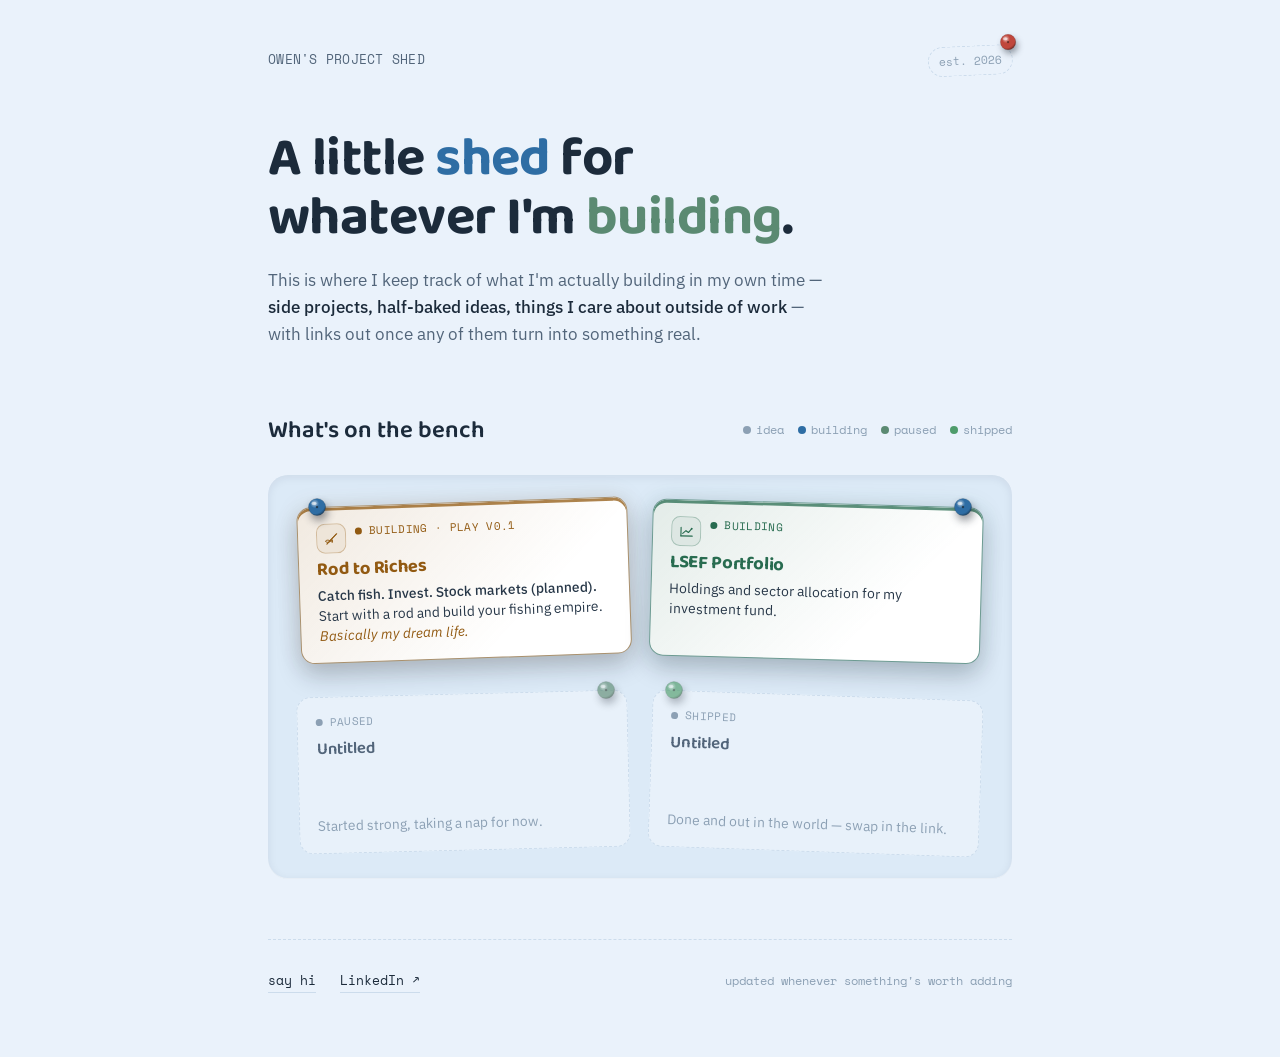
==== index.html @ c3dd6b79 "Add sleek line-art badge icons (fishing rod, trend chart) to the active project cards" ====
<!doctype html>
<meta charset="utf-8">
<meta name="viewport" content="width=device-width, initial-scale=1">
<title>Owen's Project Shed</title>
<meta name="description" content="Owen's running log of whatever he's building right now.">
<link rel="preconnect" href="https://fonts.googleapis.com">
<link rel="preconnect" href="https://fonts.gstatic.com" crossorigin>
<link rel="stylesheet" href="https://fonts.googleapis.com/css2?family=Baloo+2:wght@500;600;700&family=IBM+Plex+Sans:wght@400;500&family=Space+Mono:wght@400;700&display=swap">

<style>
  :root {
    --bg: #EAF2FB;
    --surface: #FFFFFF;
    --ink: #1C2B3B;
    --ink-soft: #52657A;
    --ink-faint: #8CA0B4;
    --accent: #2E6DA4;
    --accent-2: #5B8A72;
    --accent-soft: #DCEAF7;
    --accent-2-soft: #E4EFE8;
    --border: #CCDCEC;
    --focus: #2E6DA4;
    --project-gold: #925A12;
    --project-green: #286C50;
  }

  @media (prefers-color-scheme: dark) {
    :root:not([data-theme="light"]) {
      --bg: #101A24;
      --surface: #17232F;
      --ink: #E7EEF5;
      --ink-soft: #9FB1C2;
      --ink-faint: #62748A;
      --accent: #6FB3EC;
      --accent-2: #86BE9F;
      --accent-soft: #1C2E3F;
      --accent-2-soft: #1D2E27;
      --border: #253A4C;
      --focus: #6FB3EC;
      --project-gold: #F4CC82;
      --project-green: #95DDB5;
    }
  }

  :root[data-theme="dark"] {
    --bg: #101A24;
    --surface: #17232F;
    --ink: #E7EEF5;
    --ink-soft: #9FB1C2;
    --ink-faint: #62748A;
    --accent: #6FB3EC;
    --accent-2: #86BE9F;
    --accent-soft: #1C2E3F;
    --accent-2-soft: #1D2E27;
    --border: #253A4C;
    --focus: #6FB3EC;
    --project-gold: #F4CC82;
    --project-green: #95DDB5;
  }

  * { box-sizing: border-box; }

  body {
    background: var(--bg);
    color: var(--ink);
    font-family: "IBM Plex Sans", system-ui, -apple-system, "Segoe UI", sans-serif;
    line-height: 1.55;
    -webkit-font-smoothing: antialiased;
  }

  ::selection { background: var(--accent-soft); color: var(--ink); }

  a { color: inherit; }
  a:focus-visible, button:focus-visible {
    outline: 2px solid var(--focus);
    outline-offset: 3px;
    border-radius: 2px;
  }

  .wrap {
    max-width: 800px;
    margin: 0 auto;
    padding: 0 28px;
  }

  /* ---------- header ---------- */

  header.top {
    padding: 36px 0 0;
  }

  .top .wrap {
    display: flex;
    justify-content: space-between;
    align-items: center;
    gap: 16px;
  }

  .mark {
    font-family: "Space Mono", monospace;
    font-size: 13px;
    letter-spacing: 0.02em;
    color: var(--ink-soft);
  }

  .stamp {
    position: relative;
    font-family: "Space Mono", monospace;
    font-size: 11.5px;
    color: var(--ink-faint);
    border: 1px dashed var(--border);
    padding: 5px 10px;
    border-radius: 100px;
    transform: rotate(-2.5deg);
    transform-origin: calc(100% - 3px) -3px;
  }

  .stamp .pin-icon {
    position: absolute;
    top: -12px;
    right: -6px;
    width: 18px;
    height: 18px;
    color: #C0473C;
    transform: rotate(2.5deg);
    filter: drop-shadow(2px 4px 3px rgba(15, 23, 36, 0.4));
    pointer-events: none;
  }

  /* ---------- hero ---------- */

  .hero {
    padding: 56px 0 44px;
  }

  h1 {
    font-family: "Baloo 2", system-ui, sans-serif;
    font-weight: 700;
    font-size: clamp(2.3rem, 6vw, 3.4rem);
    line-height: 1.08;
    letter-spacing: -0.01em;
    margin: 0 0 20px;
    text-wrap: balance;
  }

  h1 .pop {
    color: var(--accent);
  }

  h1 .pop2 {
    color: var(--accent-2);
  }

  .lede {
    font-size: 1.08rem;
    color: var(--ink-soft);
    max-width: 56ch;
    margin: 0;
  }

  .lede strong { color: var(--ink); font-weight: 500; }

  /* ---------- section shell ---------- */

  section { padding: 20px 0 52px; }

  .section-head {
    display: flex;
    justify-content: space-between;
    align-items: center;
    gap: 16px;
    margin-bottom: 26px;
    flex-wrap: wrap;
  }

  .section-head h2 {
    font-family: "Baloo 2", system-ui, sans-serif;
    font-weight: 600;
    font-size: 1.5rem;
    margin: 0;
  }

  .legend {
    display: flex;
    gap: 14px;
    font-family: "Space Mono", monospace;
    font-size: 11.5px;
    color: var(--ink-faint);
    flex-wrap: wrap;
  }

  .legend span { display: inline-flex; align-items: center; gap: 5px; }

  .legend .swatch { width: 8px; height: 8px; border-radius: 50%; }

  /* ---------- project board ---------- */

  .board {
    display: grid;
    grid-template-columns: repeat(2, 1fr);
    grid-auto-rows: 1fr;
    gap: 26px;
    background: var(--accent-soft);
    border-radius: 20px;
    padding: 32px 28px;
    box-shadow:
      inset 0 2px 10px rgba(20, 30, 45, 0.08),
      inset 0 -1px 0 rgba(255, 255, 255, 0.5);
  }

  .card {
    position: relative;
    background: var(--surface);
    border: 1px solid var(--border);
    border-radius: 14px;
    padding: 16px 18px;
    display: flex;
    flex-direction: column;
    gap: 6px;
    min-height: 148px;
    text-decoration: none;
    box-shadow: 0 10px 16px rgba(20, 30, 45, 0.16), 0 2px 0 var(--border);
    transition: transform 0.15s ease, box-shadow 0.15s ease, background 0.15s ease;
  }

  /* pin sits at a fixed point on the board; the card is what tilts around it,
     so each card's rotation pivots on its own pin instead of its own center.
     seen from directly above, the pin itself never rotates (it counter-rotates
     to cancel the card's own tilt) so the highlight always falls from the same
     fixed direction no matter how the card underneath is angled */
  .pin-icon {
    position: absolute;
    top: -11px;
    width: 20px;
    height: 20px;
    z-index: 3;
    color: var(--ink-faint);
    filter: drop-shadow(2px 5px 4px rgba(15, 23, 36, 0.45));
    pointer-events: none;
    transition: transform 0.15s ease;
  }

  .card:has(.status.building) .pin-icon { color: var(--accent); }
  .card:has(.status.paused) .pin-icon { color: var(--accent-2); }
  .card:has(.status.shipped) .pin-icon { color: #4E9C6B; }

  .card:nth-child(1) { transform-origin: 20px -1px; transform: rotate(-2deg); }
  .card:nth-child(1) .pin-icon { left: 10px; transform: rotate(2deg); }
  .card:nth-child(2) { transform-origin: calc(100% - 20px) -1px; transform: rotate(1.6deg); }
  .card:nth-child(2) .pin-icon { right: 10px; transform: rotate(-1.6deg); }
  .card:nth-child(3) { transform-origin: calc(100% - 20px) -1px; transform: rotate(-1.4deg); }
  .card:nth-child(3) .pin-icon { right: 10px; transform: rotate(1.4deg); }
  .card:nth-child(4) { transform-origin: 20px -1px; transform: rotate(2deg); }
  .card:nth-child(4) .pin-icon { left: 10px; transform: rotate(-2deg); }

  .card:hover {
    transform: translateY(-3px) rotate(0deg);
    box-shadow: 0 16px 22px rgba(20, 30, 45, 0.2), 0 2px 0 var(--border);
  }

  /* the pin's counter-rotation only cancels the card's resting tilt - once
     the card straightens on hover there is nothing left to cancel, so the
     pin needs its own matching reset or it would visibly twitch */
  .card:hover .pin-icon {
    transform: rotate(0deg);
  }

  .status {
    display: inline-flex;
    align-items: center;
    gap: 7px;
    font-family: "Space Mono", monospace;
    font-size: 11px;
    letter-spacing: 0.03em;
    text-transform: uppercase;
    color: var(--ink-faint);
    align-self: flex-start;
  }

  .status .swatch { width: 7px; height: 7px; border-radius: 50%; }

  .status.idea .swatch { background: var(--ink-faint); }
  .status.building .swatch { background: var(--accent); }
  .status.paused .swatch { background: var(--accent-2); }
  .status.shipped .swatch { background: #4E9C6B; }

  .card-name {
    font-family: "Baloo 2", system-ui, sans-serif;
    font-size: 1.2rem;
    font-weight: 600;
    color: var(--ink-faint);
  }

  .card-desc {
    font-size: 0.92rem;
    color: var(--ink-faint);
    margin-top: auto;
  }

  /* Real projects stand out as illuminated, pinned notes on the bench. */
  .card:not([aria-disabled="true"]) {
    --project-color: var(--accent);
    min-height: 148px;
    padding: 16px 18px;
    gap: 6px;
    border: 1.5px solid color-mix(in srgb, var(--project-color) 58%, var(--border));
    background:
      linear-gradient(135deg, color-mix(in srgb, var(--project-color) 13%, transparent), transparent 70%),
      var(--surface);
    box-shadow:
      inset 0 3px 0 color-mix(in srgb, var(--project-color) 75%, transparent),
      0 12px 24px rgba(12, 25, 38, 0.22),
      0 0 24px color-mix(in srgb, var(--project-color) 10%, transparent);
  }

  .card.card-fishing { --project-color: var(--project-gold); }
  .card.card-portfolio { --project-color: var(--project-green); }

  .card-head {
    display: flex;
    align-items: center;
    gap: 9px;
  }

  .card-icon {
    flex-shrink: 0;
    width: 30px;
    height: 30px;
    border-radius: 9px;
    display: flex;
    align-items: center;
    justify-content: center;
    background: color-mix(in srgb, var(--project-color) 16%, var(--surface));
    box-shadow: inset 0 0 0 1px color-mix(in srgb, var(--project-color) 30%, transparent);
  }

  .card-icon svg {
    width: 17px;
    height: 17px;
    color: var(--project-color);
  }

  .card:not([aria-disabled="true"]) .pin-icon { color: var(--project-color); }
  .card:not([aria-disabled="true"]) .status {
    color: var(--project-color);
    font-size: 11px;
  }
  .card:not([aria-disabled="true"]) .status .swatch { background: var(--project-color); }
  .card:not([aria-disabled="true"]) .card-name {
    color: var(--project-color);
    font-size: 1.15rem;
    font-weight: 700;
    line-height: 1.15;
    letter-spacing: -0.02em;
  }
  .card:not([aria-disabled="true"]) .card-desc {
    color: color-mix(in srgb, var(--ink) 80%, var(--ink-soft));
    font-size: 0.86rem;
    line-height: 1.45;
    margin-top: 0;
  }
  .card-desc strong { font-weight: 500; }
  .card-desc em { color: var(--project-color); }
  .card:not([aria-disabled="true"]):is(:hover, :focus-visible) {
    border-color: var(--project-color);
    transform: translateY(-5px) rotate(0deg);
    box-shadow:
      inset 0 3px 0 var(--project-color),
      0 18px 30px rgba(12, 25, 38, 0.28),
      0 0 30px color-mix(in srgb, var(--project-color) 16%, transparent);
  }
  .card:not([aria-disabled="true"]):is(:hover, :focus-visible) .pin-icon { transform: rotate(0deg); }
  .card[aria-disabled="true"] {
    background: color-mix(in srgb, var(--surface) 35%, transparent);
    border-style: dashed;
    box-shadow: none;
    cursor: default;
    min-height: 148px;
    gap: 6px;
  }
  .card[aria-disabled="true"] .pin-icon { color: var(--ink-faint); opacity: 0.65; }
  .card[aria-disabled="true"] .card-name { color: var(--ink-soft); font-size: 1.05rem; }
  .card[aria-disabled="true"] .card-desc { font-size: 0.86rem; }
  .card[aria-disabled="true"] .status { color: var(--ink-faint); }
  .card[aria-disabled="true"] .status .swatch { background: var(--ink-faint); }
  .card[aria-disabled="true"]:hover { transform: none; box-shadow: none; }

  /* ---------- footer ---------- */

  footer {
    padding: 8px 0 56px;
  }

  .contact-row {
    display: flex;
    flex-wrap: wrap;
    justify-content: space-between;
    align-items: center;
    gap: 18px;
    padding-top: 30px;
    border-top: 1px dashed var(--border);
  }

  .contact-links {
    display: flex;
    gap: 24px;
    flex-wrap: wrap;
  }

  .contact-links a {
    font-family: "Space Mono", monospace;
    font-size: 13px;
    text-decoration: none;
    border-bottom: 1px solid var(--border);
    padding-bottom: 2px;
    transition: border-color 0.15s ease, color 0.15s ease;
  }

  .contact-links a:hover {
    color: var(--accent);
    border-color: var(--accent);
  }

  .footer-note {
    font-family: "Space Mono", monospace;
    font-size: 12px;
    color: var(--ink-faint);
  }

  @media (max-width: 600px) {
    .board { grid-template-columns: 1fr; }
    .card { transform: none !important; }
    .card:hover { transform: translateY(-2px) !important; }
    .pin-icon { transform: rotate(0deg) !important; }
    .contact-row { flex-direction: column; align-items: flex-start; }
  }

  @media (prefers-reduced-motion: reduce) {
    * { transition: none !important; }
    .card { transform: none !important; }
  }
</style>

<header class="top">
  <div class="wrap">
    <span class="mark">OWEN'S PROJECT SHED</span>
    <span class="stamp"><svg class="pin-icon" viewBox="0 0 28 28" aria-hidden="true"><use href="#pushpin-icon"></use></svg>est. 2026</span>
  </div>
</header>

<main>
  <svg aria-hidden="true" style="position:absolute;width:0;height:0;overflow:hidden">
    <defs>
      <!-- birds-eye pushpin: currentColor gives each instance its own color,
           this radial overlay does the curvature shading on top of any color -->
      <radialGradient id="pinDome" cx="36%" cy="30%" r="75%">
        <stop offset="0%" stop-color="rgba(255,255,255,0.65)"/>
        <stop offset="35%" stop-color="rgba(255,255,255,0)"/>
        <stop offset="78%" stop-color="rgba(0,0,0,0)"/>
        <stop offset="100%" stop-color="rgba(0,0,0,0.42)"/>
      </radialGradient>
      <symbol id="pushpin-icon" viewBox="0 0 28 28">
        <circle cx="14" cy="14" r="12" fill="currentColor"/>
        <circle cx="14" cy="14" r="12" fill="url(#pinDome)"/>
        <circle cx="14" cy="14" r="12" fill="none" stroke="rgba(0,0,0,0.3)" stroke-width="0.6"/>
        <ellipse cx="9.8" cy="9" rx="3.6" ry="2.4" fill="rgba(255,255,255,0.55)"/>
        <circle cx="14" cy="14" r="1.7" fill="rgba(20,18,16,0.55)"/>
      </symbol>
      <!-- sleek line-art badge icons for the bench cards that link to a real project -->
      <symbol id="icon-fishing" viewBox="0 0 24 24">
        <path d="M5 19 L19 5" stroke="currentColor" stroke-width="1.6" stroke-linecap="round" fill="none"/>
        <path d="M19 5 C15 9 12 12 9.3 14.2" stroke="currentColor" stroke-width="1.3" stroke-linecap="round" fill="none"/>
        <path d="M3 15c1.6 -2.1 5.4 -2.1 7 0c-1.6 2.1 -5.4 2.1 -7 0Z" stroke="currentColor" stroke-width="1.3" stroke-linejoin="round" fill="none"/>
        <path d="M10 15l3 -1.8v3.6z" stroke="currentColor" stroke-width="1.3" stroke-linejoin="round" fill="none"/>
        <circle cx="4.3" cy="14.6" r="0.55" fill="currentColor" stroke="none"/>
      </symbol>
      <symbol id="icon-chart" viewBox="0 0 24 24">
        <path d="M4 18 L4 6" stroke="currentColor" stroke-width="1.6" stroke-linecap="round" fill="none"/>
        <path d="M4 18 L20 18" stroke="currentColor" stroke-width="1.6" stroke-linecap="round" fill="none"/>
        <path d="M6.5 14.5 L11 10.5 L14.5 13 L19 7.5" stroke="currentColor" stroke-width="1.6" stroke-linecap="round" stroke-linejoin="round" fill="none"/>
        <circle cx="19" cy="7.5" r="1.3" fill="currentColor" stroke="none"/>
      </symbol>
    </defs>
  </svg>
  <section class="hero">
    <div class="wrap">
      <h1>A little <span class="pop">shed</span> for whatever I'm <span class="pop2">building</span>.</h1>
      <p class="lede">This is where I keep track of what I'm actually building in my own time — <strong>side projects, half-baked ideas, things I care about outside of work</strong> — with links out once any of them turn into something real.</p>
    </div>
  </section>

  <section>
    <div class="wrap">
      <div class="section-head">
        <h2>What's on the bench</h2>
        <div class="legend">
          <span><span class="swatch" style="background:var(--ink-faint)"></span>idea</span>
          <span><span class="swatch" style="background:var(--accent)"></span>building</span>
          <span><span class="swatch" style="background:var(--accent-2)"></span>paused</span>
          <span><span class="swatch" style="background:#4E9C6B"></span>shipped</span>
        </div>
      </div>
      <div class="board">
        <a class="card card-fishing" href="rod-to-riches/">
          <svg class="pin-icon" viewBox="0 0 28 28" aria-hidden="true"><use href="#pushpin-icon"></use></svg>
          <div class="card-head">
            <span class="card-icon" aria-hidden="true"><svg viewBox="0 0 24 24"><use href="#icon-fishing"></use></svg></span>
            <span class="status building"><span class="swatch"></span>Building · Play v0.1</span>
          </div>
          <div class="card-name">Rod to Riches</div>
          <div class="card-desc"><strong>Catch fish. Invest. Stock markets (planned).</strong> Start with a rod and build your fishing empire. <em>Basically my dream life.</em></div>
        </a>
        <a class="card card-portfolio" href="lsef-dashboard.html">
          <svg class="pin-icon" viewBox="0 0 28 28" aria-hidden="true"><use href="#pushpin-icon"></use></svg>
          <div class="card-head">
            <span class="card-icon" aria-hidden="true"><svg viewBox="0 0 24 24"><use href="#icon-chart"></use></svg></span>
            <span class="status building"><span class="swatch"></span>Building</span>
          </div>
          <div class="card-name">LSEF Portfolio</div>
          <div class="card-desc">Holdings and sector allocation for my investment fund.</div>
        </a>
        <a class="card" href="#" aria-disabled="true">
          <svg class="pin-icon" viewBox="0 0 28 28" aria-hidden="true"><use href="#pushpin-icon"></use></svg>
          <span class="status paused"><span class="swatch"></span>Paused</span>
          <div class="card-name">Untitled</div>
          <div class="card-desc">Started strong, taking a nap for now.</div>
        </a>
        <a class="card" href="#" aria-disabled="true">
          <svg class="pin-icon" viewBox="0 0 28 28" aria-hidden="true"><use href="#pushpin-icon"></use></svg>
          <span class="status shipped"><span class="swatch"></span>Shipped</span>
          <div class="card-name">Untitled</div>
          <div class="card-desc">Done and out in the world — swap in the link.</div>
        </a>
      </div>
    </div>
  </section>

  <footer>
    <div class="wrap">
      <div class="contact-row">
        <div class="contact-links">
          <a href="mailto:owen0212@gmail.com">say hi</a>
          <a href="#" aria-disabled="true">LinkedIn ↗</a>
        </div>
        <span class="footer-note">updated whenever something's worth adding</span>
      </div>
    </div>
  </footer>
</main>
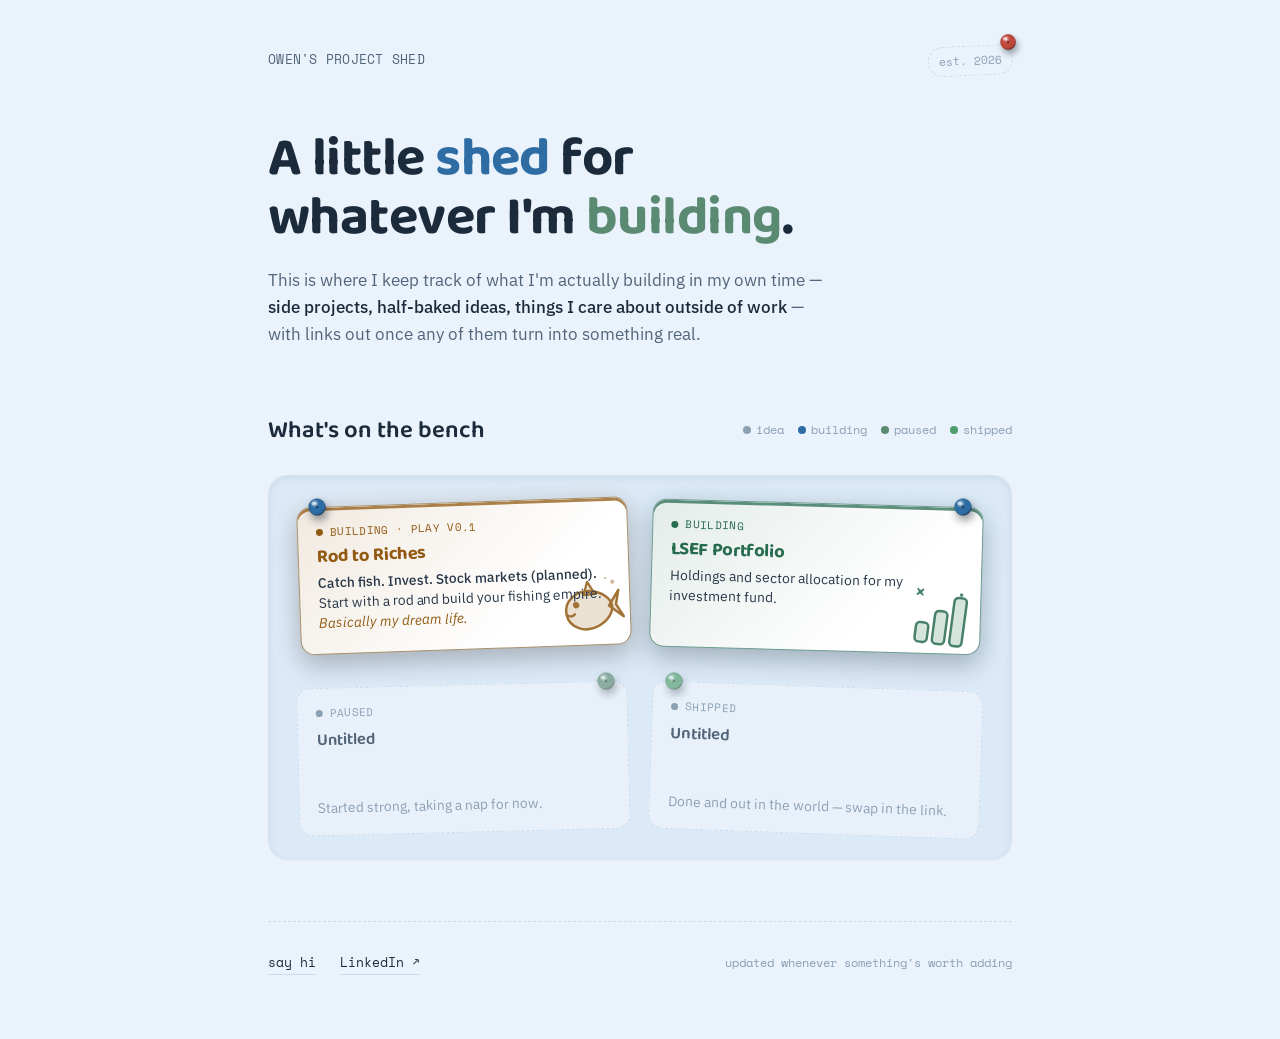
==== commit 8e7ab55c: "Redesign project icons as bigger, recognizable stickers in each card's empty corner" ====
--- a/index.html
+++ b/index.html
@@ -316,28 +316,28 @@
   .card.card-fishing { --project-color: var(--project-gold); }
   .card.card-portfolio { --project-color: var(--project-green); }
 
-  .card-head {
-    display: flex;
-    align-items: center;
-    gap: 9px;
-  }
-
-  .card-icon {
-    flex-shrink: 0;
-    width: 30px;
-    height: 30px;
-    border-radius: 9px;
-    display: flex;
-    align-items: center;
-    justify-content: center;
-    background: color-mix(in srgb, var(--project-color) 16%, var(--surface));
-    box-shadow: inset 0 0 0 1px color-mix(in srgb, var(--project-color) 30%, transparent);
-  }
-
-  .card-icon svg {
-    width: 17px;
-    height: 17px;
+  /* a big, playful sticker tucked into the card's empty bottom-right corner -
+     text sits in its own stacking context above it so it's never obscured */
+  .card-deco {
+    position: absolute;
+    bottom: 2px;
+    right: 6px;
+    width: 66px;
+    height: 66px;
     color: var(--project-color);
+    opacity: 0.85;
+    pointer-events: none;
+    z-index: 1;
+  }
+
+  .card-fishing .card-deco { transform: rotate(-10deg); }
+  .card-portfolio .card-deco { transform: rotate(6deg); }
+
+  .card:not([aria-disabled="true"]) .status,
+  .card:not([aria-disabled="true"]) .card-name,
+  .card:not([aria-disabled="true"]) .card-desc {
+    position: relative;
+    z-index: 2;
   }
 
   .card:not([aria-disabled="true"]) .pin-icon { color: var(--project-color); }
@@ -466,19 +466,23 @@
         <ellipse cx="9.8" cy="9" rx="3.6" ry="2.4" fill="rgba(255,255,255,0.55)"/>
         <circle cx="14" cy="14" r="1.7" fill="rgba(20,18,16,0.55)"/>
       </symbol>
-      <!-- sleek line-art badge icons for the bench cards that link to a real project -->
-      <symbol id="icon-fishing" viewBox="0 0 24 24">
-        <path d="M5 19 L19 5" stroke="currentColor" stroke-width="1.6" stroke-linecap="round" fill="none"/>
-        <path d="M19 5 C15 9 12 12 9.3 14.2" stroke="currentColor" stroke-width="1.3" stroke-linecap="round" fill="none"/>
-        <path d="M3 15c1.6 -2.1 5.4 -2.1 7 0c-1.6 2.1 -5.4 2.1 -7 0Z" stroke="currentColor" stroke-width="1.3" stroke-linejoin="round" fill="none"/>
-        <path d="M10 15l3 -1.8v3.6z" stroke="currentColor" stroke-width="1.3" stroke-linejoin="round" fill="none"/>
-        <circle cx="4.3" cy="14.6" r="0.55" fill="currentColor" stroke="none"/>
+      <!-- big, friendly sticker-style icons that sit in each card's empty corner -->
+      <symbol id="icon-fishing" viewBox="0 0 64 64">
+        <path d="M50 32 L62 19 L57 32 L62 45 Z" fill="currentColor" fill-opacity="0.22" stroke="currentColor" stroke-width="2.4" stroke-linejoin="round"/>
+        <path d="M28 17 L34 5 L39 18 Z" fill="currentColor" fill-opacity="0.22" stroke="currentColor" stroke-width="2.2" stroke-linejoin="round"/>
+        <path d="M8 32 C8 19 22 10 37 15 C47 18.5 53 25.5 53 32 C53 38.5 47 45.5 37 49 C22 54 8 45 8 32 Z" fill="currentColor" fill-opacity="0.22" stroke="currentColor" stroke-width="2.4" stroke-linejoin="round"/>
+        <path d="M9 33 q3.5 3.4 7 0.3" stroke="currentColor" stroke-width="2.2" stroke-linecap="round" fill="none"/>
+        <circle cx="19" cy="25" r="3.1" fill="currentColor"/>
+        <circle cx="58" cy="10" r="2" fill="currentColor" fill-opacity="0.5"/>
+        <circle cx="52" cy="5" r="1.2" fill="currentColor" fill-opacity="0.4"/>
       </symbol>
-      <symbol id="icon-chart" viewBox="0 0 24 24">
-        <path d="M4 18 L4 6" stroke="currentColor" stroke-width="1.6" stroke-linecap="round" fill="none"/>
-        <path d="M4 18 L20 18" stroke="currentColor" stroke-width="1.6" stroke-linecap="round" fill="none"/>
-        <path d="M6.5 14.5 L11 10.5 L14.5 13 L19 7.5" stroke="currentColor" stroke-width="1.6" stroke-linecap="round" stroke-linejoin="round" fill="none"/>
-        <circle cx="19" cy="7.5" r="1.3" fill="currentColor" stroke="none"/>
+      <symbol id="icon-chart" viewBox="0 0 64 64">
+        <rect x="9" y="38" width="12" height="19" rx="4" fill="currentColor" fill-opacity="0.22" stroke="currentColor" stroke-width="2.4"/>
+        <rect x="26" y="25" width="12" height="32" rx="4" fill="currentColor" fill-opacity="0.22" stroke="currentColor" stroke-width="2.4"/>
+        <rect x="43" y="10" width="12" height="47" rx="4" fill="currentColor" fill-opacity="0.22" stroke="currentColor" stroke-width="2.4"/>
+        <circle cx="49" cy="7" r="1.6" fill="currentColor"/>
+        <path d="M9 9 l2.6 2.6 M9 9 l-2.6 2.6 M9 9 l2.6 -2.6 M9 9 l-2.6 -2.6" stroke="currentColor" stroke-width="1.8" stroke-linecap="round"/>
+        <circle cx="9" cy="9" r="2" fill="currentColor"/>
       </symbol>
     </defs>
   </svg>
@@ -503,19 +507,15 @@
       <div class="board">
         <a class="card card-fishing" href="rod-to-riches/">
           <svg class="pin-icon" viewBox="0 0 28 28" aria-hidden="true"><use href="#pushpin-icon"></use></svg>
-          <div class="card-head">
-            <span class="card-icon" aria-hidden="true"><svg viewBox="0 0 24 24"><use href="#icon-fishing"></use></svg></span>
-            <span class="status building"><span class="swatch"></span>Building · Play v0.1</span>
-          </div>
+          <svg class="card-deco" viewBox="0 0 64 64" aria-hidden="true"><use href="#icon-fishing"></use></svg>
+          <span class="status building"><span class="swatch"></span>Building · Play v0.1</span>
           <div class="card-name">Rod to Riches</div>
           <div class="card-desc"><strong>Catch fish. Invest. Stock markets (planned).</strong> Start with a rod and build your fishing empire. <em>Basically my dream life.</em></div>
         </a>
         <a class="card card-portfolio" href="lsef-dashboard.html">
           <svg class="pin-icon" viewBox="0 0 28 28" aria-hidden="true"><use href="#pushpin-icon"></use></svg>
-          <div class="card-head">
-            <span class="card-icon" aria-hidden="true"><svg viewBox="0 0 24 24"><use href="#icon-chart"></use></svg></span>
-            <span class="status building"><span class="swatch"></span>Building</span>
-          </div>
+          <svg class="card-deco" viewBox="0 0 64 64" aria-hidden="true"><use href="#icon-chart"></use></svg>
+          <span class="status building"><span class="swatch"></span>Building</span>
           <div class="card-name">LSEF Portfolio</div>
           <div class="card-desc">Holdings and sector allocation for my investment fund.</div>
         </a>
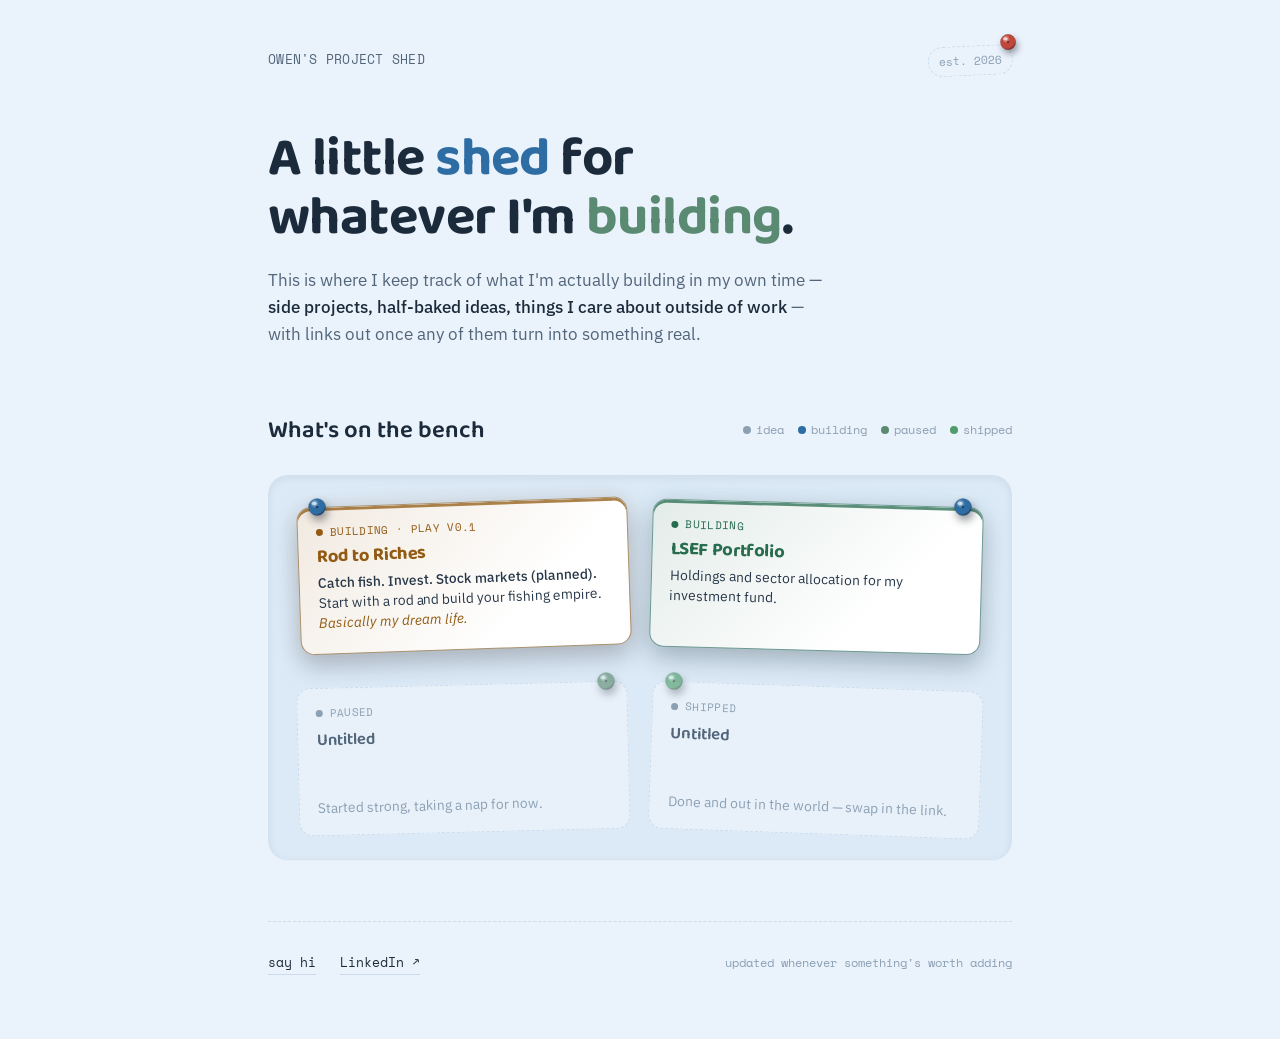
==== commit 00ffc2be: "Revert card sticker icons - didn't land, back to plain cards" ====
--- a/index.html
+++ b/index.html
@@ -315,23 +315,6 @@
 
   .card.card-fishing { --project-color: var(--project-gold); }
   .card.card-portfolio { --project-color: var(--project-green); }
-
-  /* a big, playful sticker tucked into the card's empty bottom-right corner -
-     text sits in its own stacking context above it so it's never obscured */
-  .card-deco {
-    position: absolute;
-    bottom: 2px;
-    right: 6px;
-    width: 66px;
-    height: 66px;
-    color: var(--project-color);
-    opacity: 0.85;
-    pointer-events: none;
-    z-index: 1;
-  }
-
-  .card-fishing .card-deco { transform: rotate(-10deg); }
-  .card-portfolio .card-deco { transform: rotate(6deg); }
 
   .card:not([aria-disabled="true"]) .status,
   .card:not([aria-disabled="true"]) .card-name,
@@ -466,24 +449,6 @@
         <ellipse cx="9.8" cy="9" rx="3.6" ry="2.4" fill="rgba(255,255,255,0.55)"/>
         <circle cx="14" cy="14" r="1.7" fill="rgba(20,18,16,0.55)"/>
       </symbol>
-      <!-- big, friendly sticker-style icons that sit in each card's empty corner -->
-      <symbol id="icon-fishing" viewBox="0 0 64 64">
-        <path d="M50 32 L62 19 L57 32 L62 45 Z" fill="currentColor" fill-opacity="0.22" stroke="currentColor" stroke-width="2.4" stroke-linejoin="round"/>
-        <path d="M28 17 L34 5 L39 18 Z" fill="currentColor" fill-opacity="0.22" stroke="currentColor" stroke-width="2.2" stroke-linejoin="round"/>
-        <path d="M8 32 C8 19 22 10 37 15 C47 18.5 53 25.5 53 32 C53 38.5 47 45.5 37 49 C22 54 8 45 8 32 Z" fill="currentColor" fill-opacity="0.22" stroke="currentColor" stroke-width="2.4" stroke-linejoin="round"/>
-        <path d="M9 33 q3.5 3.4 7 0.3" stroke="currentColor" stroke-width="2.2" stroke-linecap="round" fill="none"/>
-        <circle cx="19" cy="25" r="3.1" fill="currentColor"/>
-        <circle cx="58" cy="10" r="2" fill="currentColor" fill-opacity="0.5"/>
-        <circle cx="52" cy="5" r="1.2" fill="currentColor" fill-opacity="0.4"/>
-      </symbol>
-      <symbol id="icon-chart" viewBox="0 0 64 64">
-        <rect x="9" y="38" width="12" height="19" rx="4" fill="currentColor" fill-opacity="0.22" stroke="currentColor" stroke-width="2.4"/>
-        <rect x="26" y="25" width="12" height="32" rx="4" fill="currentColor" fill-opacity="0.22" stroke="currentColor" stroke-width="2.4"/>
-        <rect x="43" y="10" width="12" height="47" rx="4" fill="currentColor" fill-opacity="0.22" stroke="currentColor" stroke-width="2.4"/>
-        <circle cx="49" cy="7" r="1.6" fill="currentColor"/>
-        <path d="M9 9 l2.6 2.6 M9 9 l-2.6 2.6 M9 9 l2.6 -2.6 M9 9 l-2.6 -2.6" stroke="currentColor" stroke-width="1.8" stroke-linecap="round"/>
-        <circle cx="9" cy="9" r="2" fill="currentColor"/>
-      </symbol>
     </defs>
   </svg>
   <section class="hero">
@@ -507,14 +472,12 @@
       <div class="board">
         <a class="card card-fishing" href="rod-to-riches/">
           <svg class="pin-icon" viewBox="0 0 28 28" aria-hidden="true"><use href="#pushpin-icon"></use></svg>
-          <svg class="card-deco" viewBox="0 0 64 64" aria-hidden="true"><use href="#icon-fishing"></use></svg>
           <span class="status building"><span class="swatch"></span>Building · Play v0.1</span>
           <div class="card-name">Rod to Riches</div>
           <div class="card-desc"><strong>Catch fish. Invest. Stock markets (planned).</strong> Start with a rod and build your fishing empire. <em>Basically my dream life.</em></div>
         </a>
         <a class="card card-portfolio" href="lsef-dashboard.html">
           <svg class="pin-icon" viewBox="0 0 28 28" aria-hidden="true"><use href="#pushpin-icon"></use></svg>
-          <svg class="card-deco" viewBox="0 0 64 64" aria-hidden="true"><use href="#icon-chart"></use></svg>
           <span class="status building"><span class="swatch"></span>Building</span>
           <div class="card-name">LSEF Portfolio</div>
           <div class="card-desc">Holdings and sector allocation for my investment fund.</div>
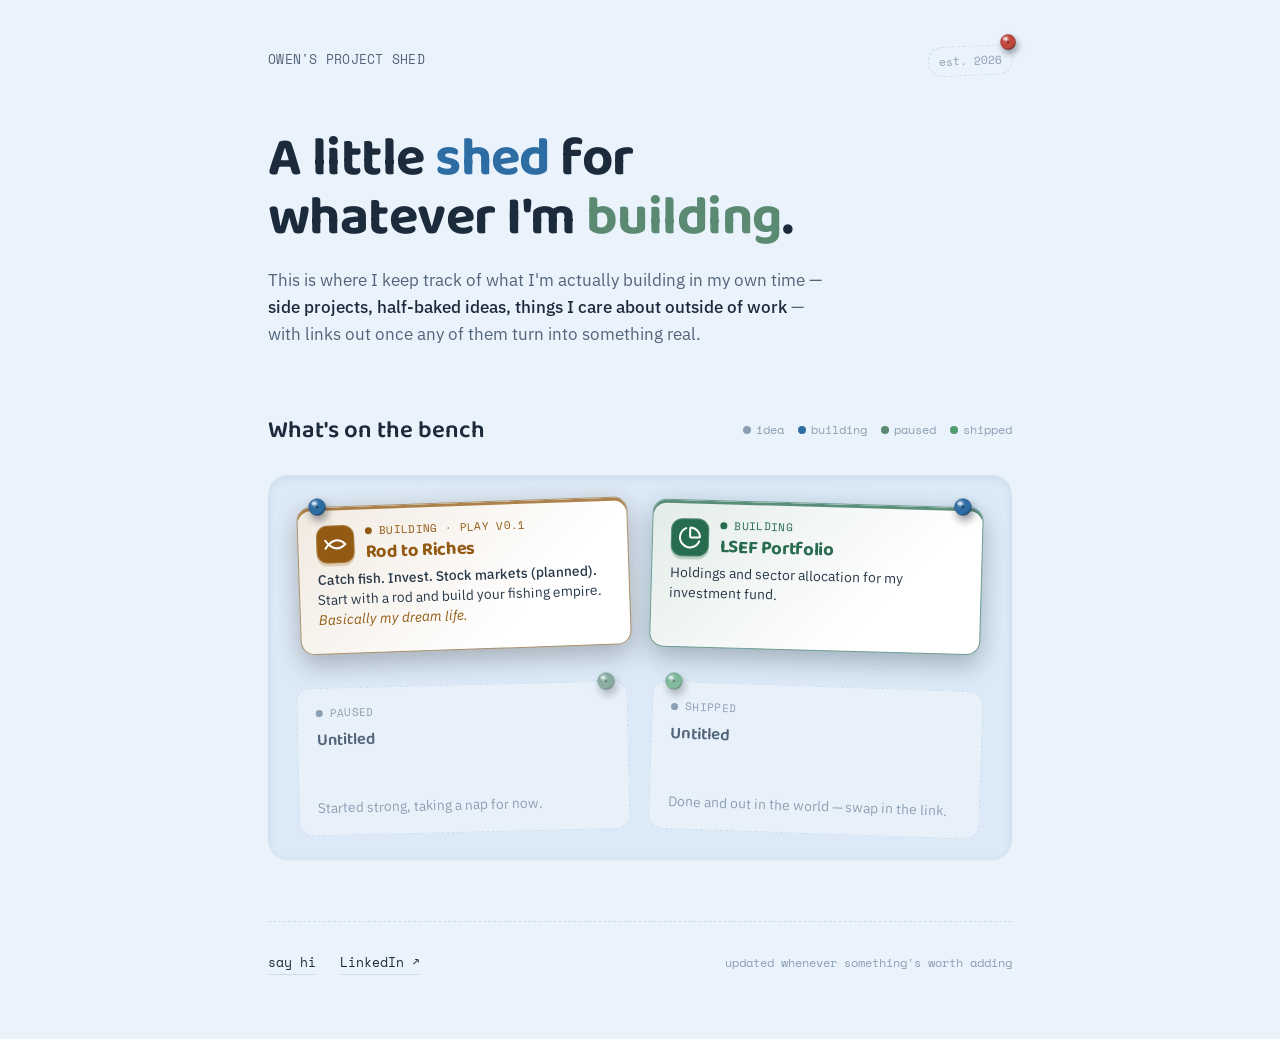
==== commit 34c388ef: "Refine project cards with matching high-contrast icon badges" ====
--- a/index.html
+++ b/index.html
@@ -315,6 +315,37 @@
 
   .card.card-fishing { --project-color: var(--project-gold); }
   .card.card-portfolio { --project-color: var(--project-green); }
+
+  .project-heading {
+    display: grid;
+    grid-template-columns: 38px minmax(0, 1fr);
+    align-items: center;
+    gap: 11px;
+  }
+
+  .project-heading-text { display: grid; gap: 3px; }
+
+  .project-mark {
+    width: 38px;
+    height: 38px;
+    display: grid;
+    place-items: center;
+    border-radius: 11px;
+    background: var(--project-color);
+    color: var(--surface);
+    box-shadow: inset 0 0 0 1px rgba(255, 255, 255, 0.2), 0 3px 0 color-mix(in srgb, var(--project-color) 24%, transparent);
+  }
+
+  .project-mark svg {
+    display: block;
+    width: 24px;
+    height: 24px;
+    fill: none;
+    stroke: currentColor;
+    stroke-width: 2;
+    stroke-linecap: round;
+    stroke-linejoin: round;
+  }
 
   .card:not([aria-disabled="true"]) .status,
   .card:not([aria-disabled="true"]) .card-name,
@@ -449,6 +480,27 @@
         <ellipse cx="9.8" cy="9" rx="3.6" ry="2.4" fill="rgba(255,255,255,0.55)"/>
         <circle cx="14" cy="14" r="1.7" fill="rgba(20,18,16,0.55)"/>
       </symbol>
+      <!-- Project icons: Lucide fish-symbol and chart-pie (https://lucide.dev).
+      ISC License
+      Copyright (c) 2026 Lucide Icons and Contributors
+      Permission to use, copy, modify, and/or distribute this software for any
+      purpose with or without fee is hereby granted, provided that the above
+      copyright notice and this permission notice appear in all copies.
+      THE SOFTWARE IS PROVIDED "AS IS" AND THE AUTHOR DISCLAIMS ALL WARRANTIES
+      WITH REGARD TO THIS SOFTWARE INCLUDING ALL IMPLIED WARRANTIES OF
+      MERCHANTABILITY AND FITNESS. IN NO EVENT SHALL THE AUTHOR BE LIABLE FOR
+      ANY SPECIAL, DIRECT, INDIRECT, OR CONSEQUENTIAL DAMAGES OR ANY DAMAGES
+      WHATSOEVER RESULTING FROM LOSS OF USE, DATA OR PROFITS, WHETHER IN AN
+      ACTION OF CONTRACT, NEGLIGENCE OR OTHER TORTIOUS ACTION, ARISING OUT OF
+      OR IN CONNECTION WITH THE USE OR PERFORMANCE OF THIS SOFTWARE.
+      -->
+      <symbol id="project-fish" viewBox="0 0 24 24">
+        <path d="M2 16s9-15 20-4C11 23 2 8 2 8"/>
+      </symbol>
+      <symbol id="project-allocation" viewBox="0 0 24 24">
+        <path d="M21 12c.552 0 1.005-.449.95-.998a10 10 0 0 0-8.953-8.951c-.55-.055-.998.398-.998.95v8a1 1 0 0 0 1 1z"/>
+        <path d="M21.21 15.89A10 10 0 1 1 8 2.83"/>
+      </symbol>
     </defs>
   </svg>
   <section class="hero">
@@ -472,14 +524,24 @@
       <div class="board">
         <a class="card card-fishing" href="rod-to-riches/">
           <svg class="pin-icon" viewBox="0 0 28 28" aria-hidden="true"><use href="#pushpin-icon"></use></svg>
-          <span class="status building"><span class="swatch"></span>Building · Play v0.1</span>
-          <div class="card-name">Rod to Riches</div>
+          <div class="project-heading">
+            <span class="project-mark" aria-hidden="true"><svg viewBox="0 0 24 24" focusable="false"><use href="#project-fish"></use></svg></span>
+            <div class="project-heading-text">
+              <span class="status building"><span class="swatch"></span>Building · Play v0.1</span>
+              <div class="card-name">Rod to Riches</div>
+            </div>
+          </div>
           <div class="card-desc"><strong>Catch fish. Invest. Stock markets (planned).</strong> Start with a rod and build your fishing empire. <em>Basically my dream life.</em></div>
         </a>
         <a class="card card-portfolio" href="lsef-dashboard.html">
           <svg class="pin-icon" viewBox="0 0 28 28" aria-hidden="true"><use href="#pushpin-icon"></use></svg>
-          <span class="status building"><span class="swatch"></span>Building</span>
-          <div class="card-name">LSEF Portfolio</div>
+          <div class="project-heading">
+            <span class="project-mark" aria-hidden="true"><svg viewBox="0 0 24 24" focusable="false"><use href="#project-allocation"></use></svg></span>
+            <div class="project-heading-text">
+              <span class="status building"><span class="swatch"></span>Building</span>
+              <div class="card-name">LSEF Portfolio</div>
+            </div>
+          </div>
           <div class="card-desc">Holdings and sector allocation for my investment fund.</div>
         </a>
         <a class="card" href="#" aria-disabled="true">
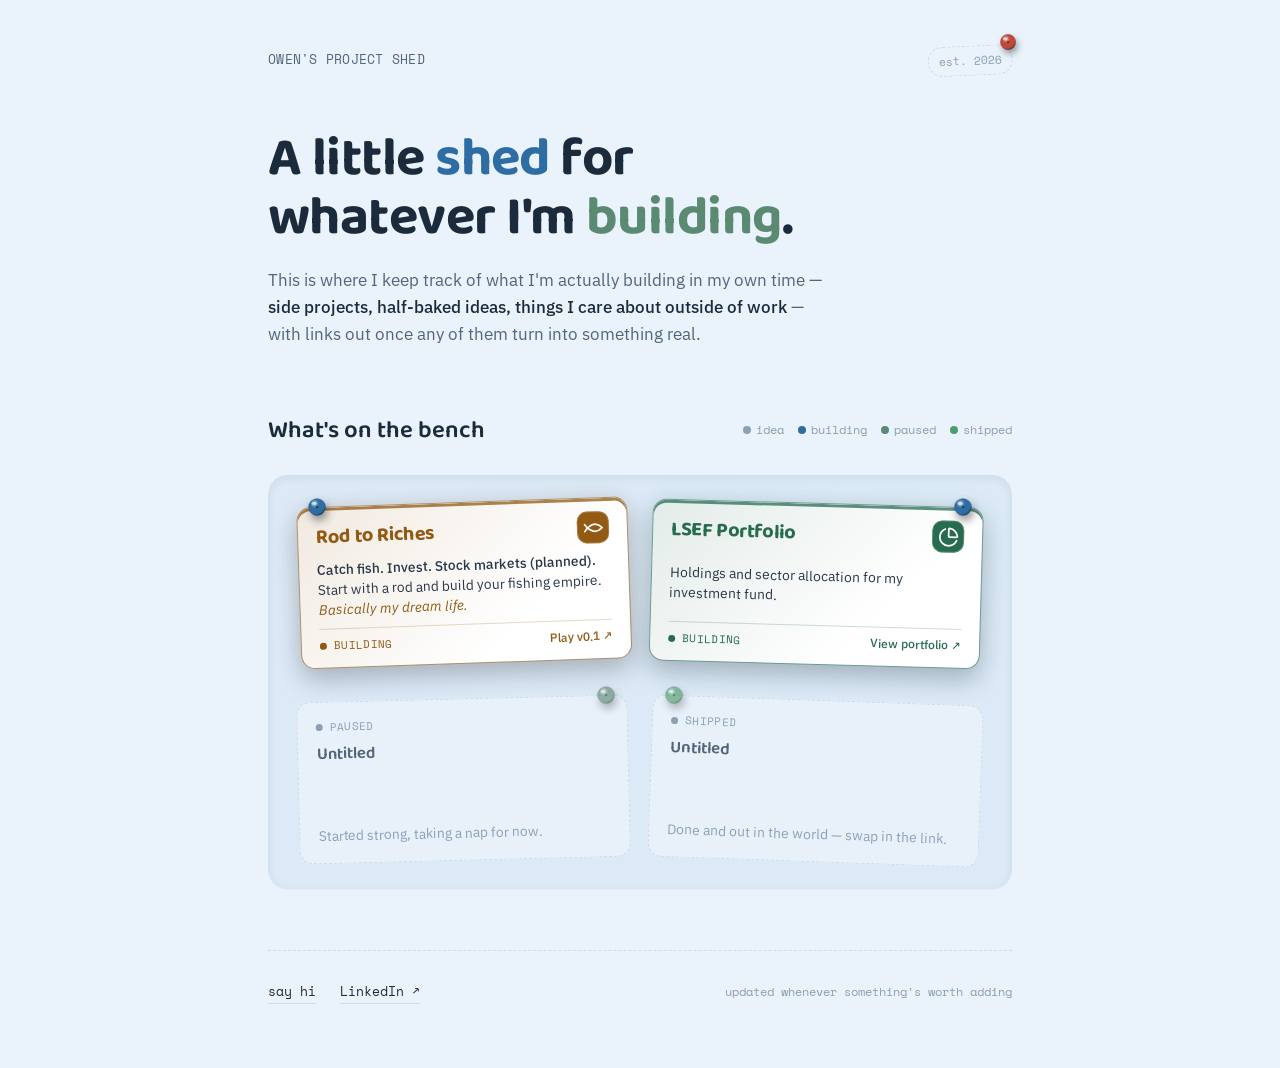
==== commit f40a5adf: "Balance project cards with title, description and action rows" ====
--- a/index.html
+++ b/index.html
@@ -301,8 +301,10 @@
   .card:not([aria-disabled="true"]) {
     --project-color: var(--accent);
     min-height: 148px;
-    padding: 16px 18px;
-    gap: 6px;
+    padding: 13px 18px;
+    display: grid;
+    grid-template-rows: auto 1fr auto;
+    gap: 8px;
     border: 1.5px solid color-mix(in srgb, var(--project-color) 58%, var(--border));
     background:
       linear-gradient(135deg, color-mix(in srgb, var(--project-color) 13%, transparent), transparent 70%),
@@ -318,28 +320,26 @@
 
   .project-heading {
     display: grid;
-    grid-template-columns: 38px minmax(0, 1fr);
+    grid-template-columns: minmax(0, 1fr) 32px;
     align-items: center;
-    gap: 11px;
-  }
-
-  .project-heading-text { display: grid; gap: 3px; }
+    gap: 12px;
+  }
 
   .project-mark {
-    width: 38px;
-    height: 38px;
+    width: 32px;
+    height: 32px;
     display: grid;
     place-items: center;
-    border-radius: 11px;
+    border-radius: 10px;
     background: var(--project-color);
     color: var(--surface);
-    box-shadow: inset 0 0 0 1px rgba(255, 255, 255, 0.2), 0 3px 0 color-mix(in srgb, var(--project-color) 24%, transparent);
+    box-shadow: inset 0 0 0 1px rgba(255, 255, 255, 0.2);
   }
 
   .project-mark svg {
     display: block;
-    width: 24px;
-    height: 24px;
+    width: 21px;
+    height: 21px;
     fill: none;
     stroke: currentColor;
     stroke-width: 2;
@@ -347,6 +347,24 @@
     stroke-linejoin: round;
   }
 
+  .project-footer {
+    display: flex;
+    align-items: center;
+    justify-content: space-between;
+    flex-wrap: wrap;
+    gap: 5px 10px;
+    border-top: 1px solid color-mix(in srgb, var(--project-color) 23%, transparent);
+    padding-top: 7px;
+  }
+
+  .project-footer .status { align-self: center; }
+  .project-action {
+    color: var(--project-color);
+    font-size: .75rem;
+    font-weight: 500;
+    white-space: nowrap;
+  }
+
   .card:not([aria-disabled="true"]) .status,
   .card:not([aria-disabled="true"]) .card-name,
   .card:not([aria-disabled="true"]) .card-desc {
@@ -362,7 +380,7 @@
   .card:not([aria-disabled="true"]) .status .swatch { background: var(--project-color); }
   .card:not([aria-disabled="true"]) .card-name {
     color: var(--project-color);
-    font-size: 1.15rem;
+    font-size: 1.25rem;
     font-weight: 700;
     line-height: 1.15;
     letter-spacing: -0.02em;
@@ -372,6 +390,8 @@
     font-size: 0.86rem;
     line-height: 1.45;
     margin-top: 0;
+    align-self: center;
+    text-wrap: pretty;
   }
   .card-desc strong { font-weight: 500; }
   .card-desc em { color: var(--project-color); }
@@ -525,24 +545,26 @@
         <a class="card card-fishing" href="rod-to-riches/">
           <svg class="pin-icon" viewBox="0 0 28 28" aria-hidden="true"><use href="#pushpin-icon"></use></svg>
           <div class="project-heading">
+            <div class="card-name">Rod to Riches</div>
             <span class="project-mark" aria-hidden="true"><svg viewBox="0 0 24 24" focusable="false"><use href="#project-fish"></use></svg></span>
-            <div class="project-heading-text">
-              <span class="status building"><span class="swatch"></span>Building · Play v0.1</span>
-              <div class="card-name">Rod to Riches</div>
-            </div>
           </div>
           <div class="card-desc"><strong>Catch fish. Invest. Stock markets (planned).</strong> Start with a rod and build your fishing empire. <em>Basically my dream life.</em></div>
+          <div class="project-footer">
+            <span class="status building"><span class="swatch"></span>Building</span>
+            <span class="project-action">Play v0.1 <span aria-hidden="true">↗</span></span>
+          </div>
         </a>
         <a class="card card-portfolio" href="lsef-dashboard.html">
           <svg class="pin-icon" viewBox="0 0 28 28" aria-hidden="true"><use href="#pushpin-icon"></use></svg>
           <div class="project-heading">
+            <div class="card-name">LSEF Portfolio</div>
             <span class="project-mark" aria-hidden="true"><svg viewBox="0 0 24 24" focusable="false"><use href="#project-allocation"></use></svg></span>
-            <div class="project-heading-text">
-              <span class="status building"><span class="swatch"></span>Building</span>
-              <div class="card-name">LSEF Portfolio</div>
-            </div>
           </div>
           <div class="card-desc">Holdings and sector allocation for my investment fund.</div>
+          <div class="project-footer">
+            <span class="status building"><span class="swatch"></span>Building</span>
+            <span class="project-action">View portfolio <span aria-hidden="true">↗</span></span>
+          </div>
         </a>
         <a class="card" href="#" aria-disabled="true">
           <svg class="pin-icon" viewBox="0 0 28 28" aria-hidden="true"><use href="#pushpin-icon"></use></svg>
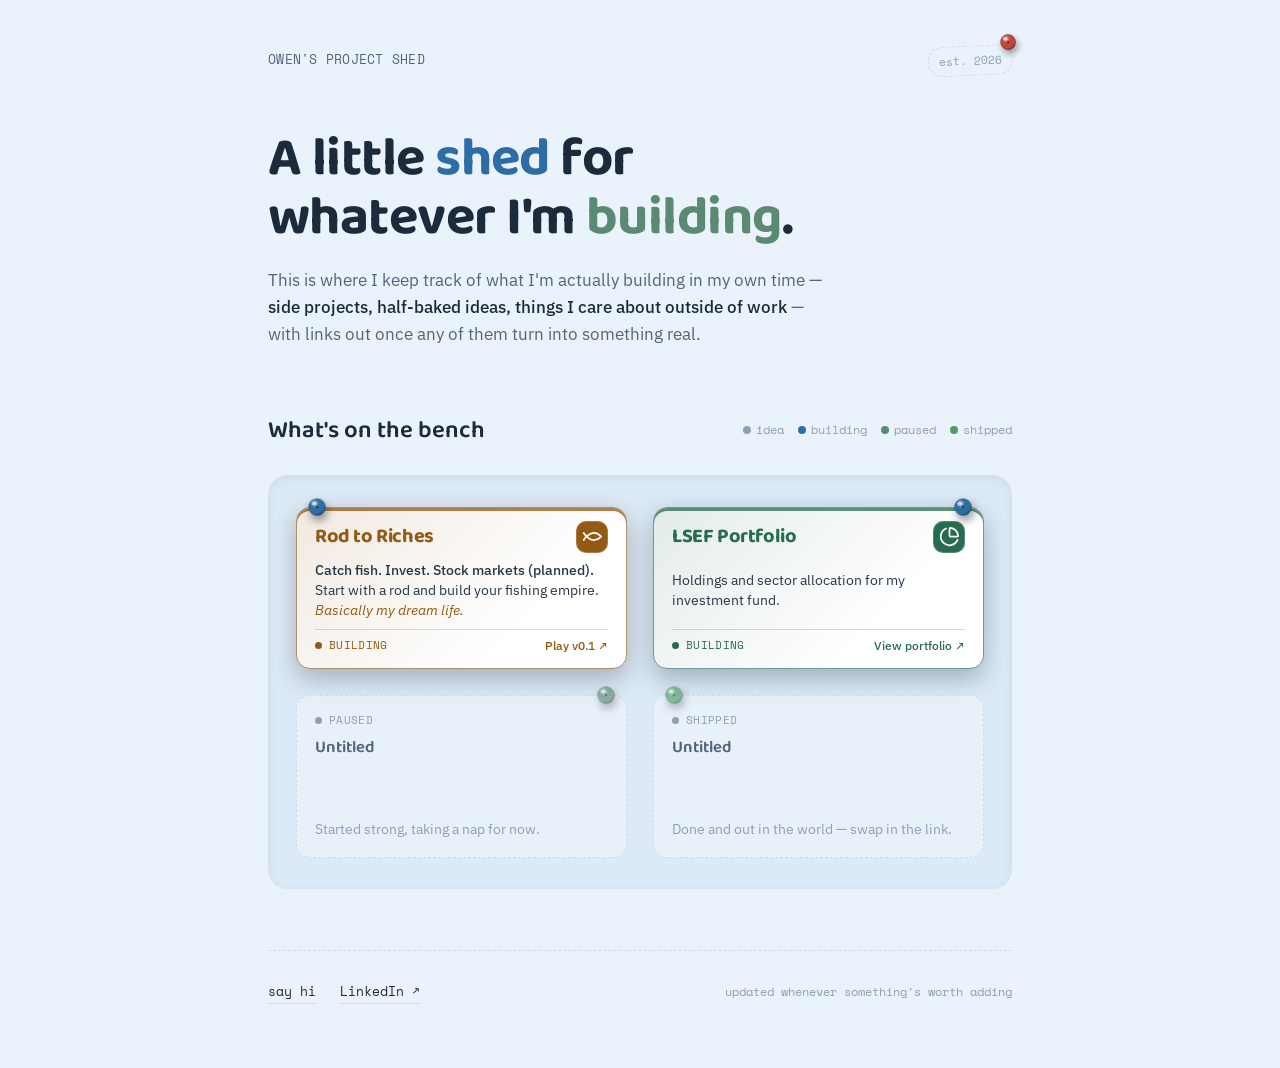
==== commit 45cff4f3: "Add scroll-triggered fade-in reveal animations across both pages" ====
--- a/index.html
+++ b/index.html
@@ -472,6 +472,40 @@
   @media (prefers-reduced-motion: reduce) {
     * { transition: none !important; }
     .card { transform: none !important; }
+  }
+
+  /* ---------- scroll reveal ---------- */
+
+  .reveal {
+    opacity: 0;
+    transform: translateY(20px);
+    transition: opacity 0.7s cubic-bezier(.2,.7,.3,1), transform 0.7s cubic-bezier(.2,.7,.3,1);
+  }
+
+  .reveal.is-visible {
+    opacity: 1;
+    transform: translateY(0);
+  }
+
+  /* cards already own the transform property for their pin tilt/hover lift,
+     so give them their own transition list rather than letting .reveal's
+     generic one (higher specificity via the extra class) clobber it - the
+     card keeps its fast hover response and just gains a slow opacity fade */
+  .card.reveal {
+    transition: transform 0.15s ease, box-shadow 0.15s ease, background 0.15s ease, opacity 0.7s cubic-bezier(.2,.7,.3,1);
+  }
+
+  .board .card.reveal:nth-child(1) { transition-delay: 0s; }
+  .board .card.reveal:nth-child(2) { transition-delay: 0.08s; }
+  .board .card.reveal:nth-child(3) { transition-delay: 0.16s; }
+  .board .card.reveal:nth-child(4) { transition-delay: 0.24s; }
+
+  @media (prefers-reduced-motion: reduce) {
+    .reveal {
+      opacity: 1 !important;
+      transform: none !important;
+      transition: none !important;
+    }
   }
 </style>
 
@@ -532,7 +566,7 @@
 
   <section>
     <div class="wrap">
-      <div class="section-head">
+      <div class="section-head reveal">
         <h2>What's on the bench</h2>
         <div class="legend">
           <span><span class="swatch" style="background:var(--ink-faint)"></span>idea</span>
@@ -542,7 +576,7 @@
         </div>
       </div>
       <div class="board">
-        <a class="card card-fishing" href="rod-to-riches/">
+        <a class="card card-fishing reveal" href="rod-to-riches/">
           <svg class="pin-icon" viewBox="0 0 28 28" aria-hidden="true"><use href="#pushpin-icon"></use></svg>
           <div class="project-heading">
             <div class="card-name">Rod to Riches</div>
@@ -554,7 +588,7 @@
             <span class="project-action">Play v0.1 <span aria-hidden="true">↗</span></span>
           </div>
         </a>
-        <a class="card card-portfolio" href="lsef-dashboard.html">
+        <a class="card card-portfolio reveal" href="lsef-dashboard.html">
           <svg class="pin-icon" viewBox="0 0 28 28" aria-hidden="true"><use href="#pushpin-icon"></use></svg>
           <div class="project-heading">
             <div class="card-name">LSEF Portfolio</div>
@@ -566,13 +600,13 @@
             <span class="project-action">View portfolio <span aria-hidden="true">↗</span></span>
           </div>
         </a>
-        <a class="card" href="#" aria-disabled="true">
+        <a class="card reveal" href="#" aria-disabled="true">
           <svg class="pin-icon" viewBox="0 0 28 28" aria-hidden="true"><use href="#pushpin-icon"></use></svg>
           <span class="status paused"><span class="swatch"></span>Paused</span>
           <div class="card-name">Untitled</div>
           <div class="card-desc">Started strong, taking a nap for now.</div>
         </a>
-        <a class="card" href="#" aria-disabled="true">
+        <a class="card reveal" href="#" aria-disabled="true">
           <svg class="pin-icon" viewBox="0 0 28 28" aria-hidden="true"><use href="#pushpin-icon"></use></svg>
           <span class="status shipped"><span class="swatch"></span>Shipped</span>
           <div class="card-name">Untitled</div>
@@ -584,7 +618,7 @@
 
   <footer>
     <div class="wrap">
-      <div class="contact-row">
+      <div class="contact-row reveal">
         <div class="contact-links">
           <a href="mailto:owen0212@gmail.com">say hi</a>
           <a href="#" aria-disabled="true">LinkedIn ↗</a>
@@ -594,3 +628,24 @@
     </div>
   </footer>
 </main>
+
+<script>
+  (function () {
+    var els = document.querySelectorAll('.reveal');
+    if (!els.length) return;
+    var reduced = window.matchMedia('(prefers-reduced-motion: reduce)').matches;
+    if (reduced || !('IntersectionObserver' in window)) {
+      els.forEach(function (el) { el.classList.add('is-visible'); });
+      return;
+    }
+    var io = new IntersectionObserver(function (entries) {
+      entries.forEach(function (entry) {
+        if (entry.isIntersecting) {
+          entry.target.classList.add('is-visible');
+          io.unobserve(entry.target);
+        }
+      });
+    }, { threshold: 0.12, rootMargin: '0px 0px -40px 0px' });
+    els.forEach(function (el) { io.observe(el); });
+  })();
+</script>
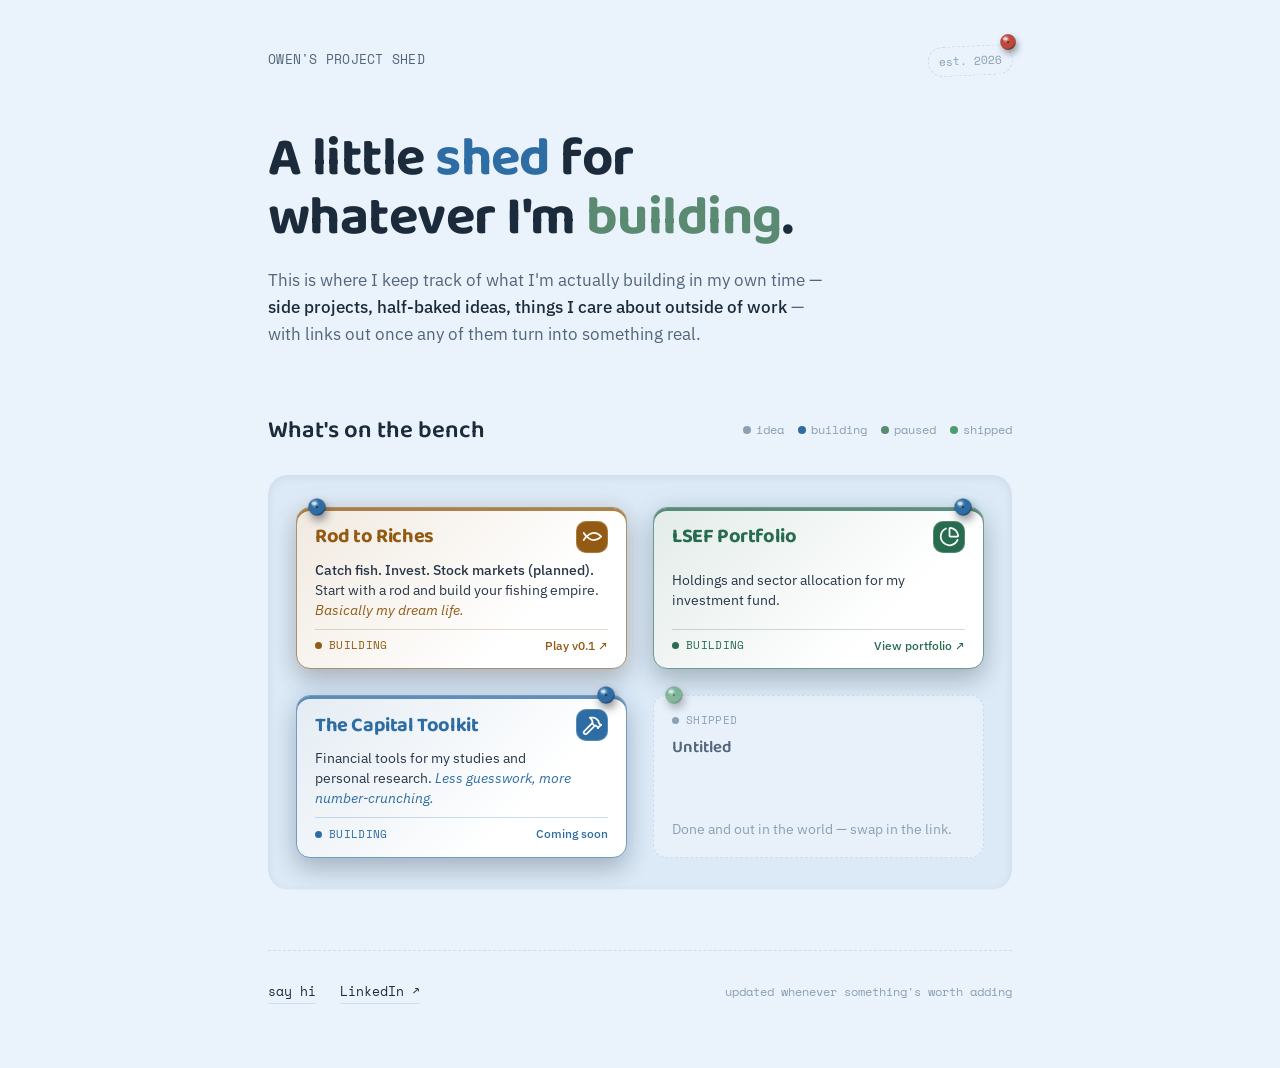
==== commit 7fda9449: "Add The Capital Toolkit card with hammer icon" ====
--- a/index.html
+++ b/index.html
@@ -253,7 +253,7 @@
   .card:nth-child(4) { transform-origin: 20px -1px; transform: rotate(2deg); }
   .card:nth-child(4) .pin-icon { left: 10px; transform: rotate(-2deg); }
 
-  .card:hover {
+  a.card:hover {
     transform: translateY(-3px) rotate(0deg);
     box-shadow: 0 16px 22px rgba(20, 30, 45, 0.2), 0 2px 0 var(--border);
   }
@@ -261,7 +261,7 @@
   /* the pin's counter-rotation only cancels the card's resting tilt - once
      the card straightens on hover there is nothing left to cancel, so the
      pin needs its own matching reset or it would visibly twitch */
-  .card:hover .pin-icon {
+  a.card:hover .pin-icon {
     transform: rotate(0deg);
   }
 
@@ -317,6 +317,7 @@
 
   .card.card-fishing { --project-color: var(--project-gold); }
   .card.card-portfolio { --project-color: var(--project-green); }
+  .card.card-toolkit { --project-color: var(--accent); }
 
   .project-heading {
     display: grid;
@@ -395,7 +396,7 @@
   }
   .card-desc strong { font-weight: 500; }
   .card-desc em { color: var(--project-color); }
-  .card:not([aria-disabled="true"]):is(:hover, :focus-visible) {
+  a.card:not([aria-disabled="true"]):is(:hover, :focus-visible) {
     border-color: var(--project-color);
     transform: translateY(-5px) rotate(0deg);
     box-shadow:
@@ -403,7 +404,7 @@
       0 18px 30px rgba(12, 25, 38, 0.28),
       0 0 30px color-mix(in srgb, var(--project-color) 16%, transparent);
   }
-  .card:not([aria-disabled="true"]):is(:hover, :focus-visible) .pin-icon { transform: rotate(0deg); }
+  a.card:not([aria-disabled="true"]):is(:hover, :focus-visible) .pin-icon { transform: rotate(0deg); }
   .card[aria-disabled="true"] {
     background: color-mix(in srgb, var(--surface) 35%, transparent);
     border-style: dashed;
@@ -464,7 +465,7 @@
   @media (max-width: 600px) {
     .board { grid-template-columns: 1fr; }
     .card { transform: none !important; }
-    .card:hover { transform: translateY(-2px) !important; }
+    a.card:hover { transform: translateY(-2px) !important; }
     .pin-icon { transform: rotate(0deg) !important; }
     .contact-row { flex-direction: column; align-items: flex-start; }
   }
@@ -534,7 +535,7 @@
         <ellipse cx="9.8" cy="9" rx="3.6" ry="2.4" fill="rgba(255,255,255,0.55)"/>
         <circle cx="14" cy="14" r="1.7" fill="rgba(20,18,16,0.55)"/>
       </symbol>
-      <!-- Project icons: Lucide fish-symbol and chart-pie (https://lucide.dev).
+      <!-- Project icons: Lucide fish-symbol, chart-pie and hammer (https://lucide.dev).
       ISC License
       Copyright (c) 2026 Lucide Icons and Contributors
       Permission to use, copy, modify, and/or distribute this software for any
@@ -554,6 +555,11 @@
       <symbol id="project-allocation" viewBox="0 0 24 24">
         <path d="M21 12c.552 0 1.005-.449.95-.998a10 10 0 0 0-8.953-8.951c-.55-.055-.998.398-.998.95v8a1 1 0 0 0 1 1z"/>
         <path d="M21.21 15.89A10 10 0 1 1 8 2.83"/>
+      </symbol>
+      <symbol id="project-hammer" viewBox="0 0 24 24">
+        <path d="m15 12-9.373 9.373a1 1 0 0 1-3.001-3L12 9"/>
+        <path d="m18 15 4-4"/>
+        <path d="m21.5 11.5-1.914-1.914A2 2 0 0 1 19 8.172v-.344a2 2 0 0 0-.586-1.414l-1.657-1.657A6 6 0 0 0 12.516 3H9l1.243 1.243A6 6 0 0 1 12 8.485V10l2 2h1.172a2 2 0 0 1 1.414.586L18.5 14.5"/>
       </symbol>
     </defs>
   </svg>
@@ -600,12 +606,18 @@
             <span class="project-action">View portfolio <span aria-hidden="true">↗</span></span>
           </div>
         </a>
-        <a class="card reveal" href="#" aria-disabled="true">
+        <article class="card card-toolkit reveal" aria-labelledby="capital-toolkit-title">
           <svg class="pin-icon" viewBox="0 0 28 28" aria-hidden="true"><use href="#pushpin-icon"></use></svg>
-          <span class="status paused"><span class="swatch"></span>Paused</span>
-          <div class="card-name">Untitled</div>
-          <div class="card-desc">Started strong, taking a nap for now.</div>
-        </a>
+          <div class="project-heading">
+            <div class="card-name" id="capital-toolkit-title">The Capital Toolkit</div>
+            <span class="project-mark" aria-hidden="true"><svg viewBox="0 0 24 24" focusable="false"><use href="#project-hammer"></use></svg></span>
+          </div>
+          <div class="card-desc">Financial tools for my studies and personal research. <em>Less guesswork, more number-crunching.</em></div>
+          <div class="project-footer">
+            <span class="status building"><span class="swatch"></span>Building</span>
+            <span class="project-action">Coming soon</span>
+          </div>
+        </article>
         <a class="card reveal" href="#" aria-disabled="true">
           <svg class="pin-icon" viewBox="0 0 28 28" aria-hidden="true"><use href="#pushpin-icon"></use></svg>
           <span class="status shipped"><span class="swatch"></span>Shipped</span>
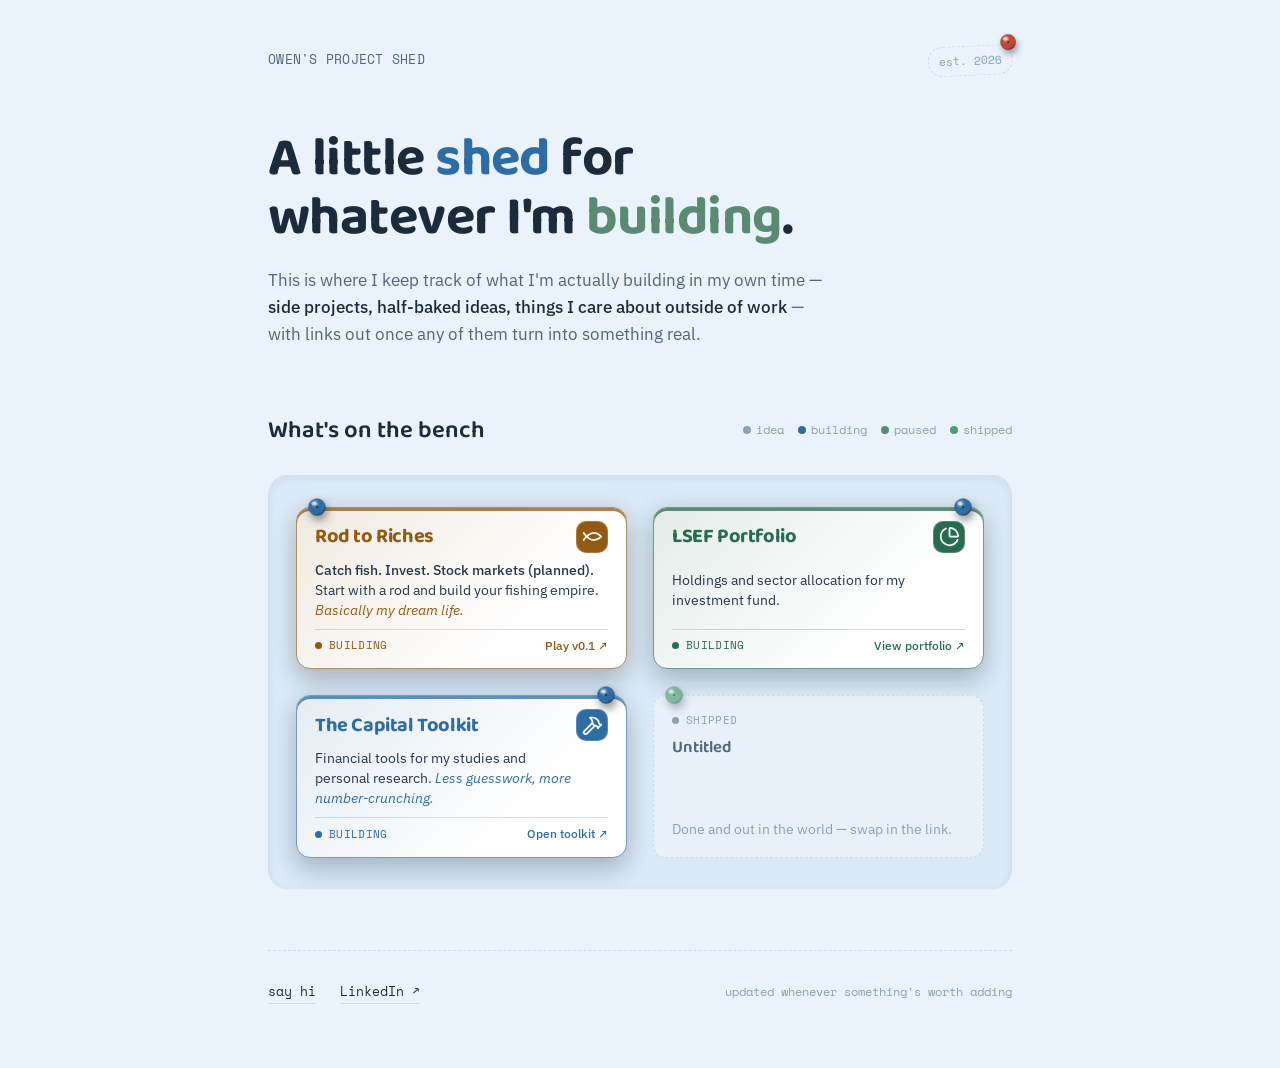
==== commit 2655456e: "Launch Capital Toolkit with free market dashboard and DCF calculator" ====
--- a/index.html
+++ b/index.html
@@ -606,7 +606,7 @@
             <span class="project-action">View portfolio <span aria-hidden="true">↗</span></span>
           </div>
         </a>
-        <article class="card card-toolkit reveal" aria-labelledby="capital-toolkit-title">
+        <a class="card card-toolkit reveal" href="capital-toolkit/" aria-labelledby="capital-toolkit-title">
           <svg class="pin-icon" viewBox="0 0 28 28" aria-hidden="true"><use href="#pushpin-icon"></use></svg>
           <div class="project-heading">
             <div class="card-name" id="capital-toolkit-title">The Capital Toolkit</div>
@@ -615,9 +615,9 @@
           <div class="card-desc">Financial tools for my studies and personal research. <em>Less guesswork, more number-crunching.</em></div>
           <div class="project-footer">
             <span class="status building"><span class="swatch"></span>Building</span>
-            <span class="project-action">Coming soon</span>
+            <span class="project-action">Open toolkit <span aria-hidden="true">↗</span></span>
           </div>
-        </article>
+        </a>
         <a class="card reveal" href="#" aria-disabled="true">
           <svg class="pin-icon" viewBox="0 0 28 28" aria-hidden="true"><use href="#pushpin-icon"></use></svg>
           <span class="status shipped"><span class="swatch"></span>Shipped</span>
